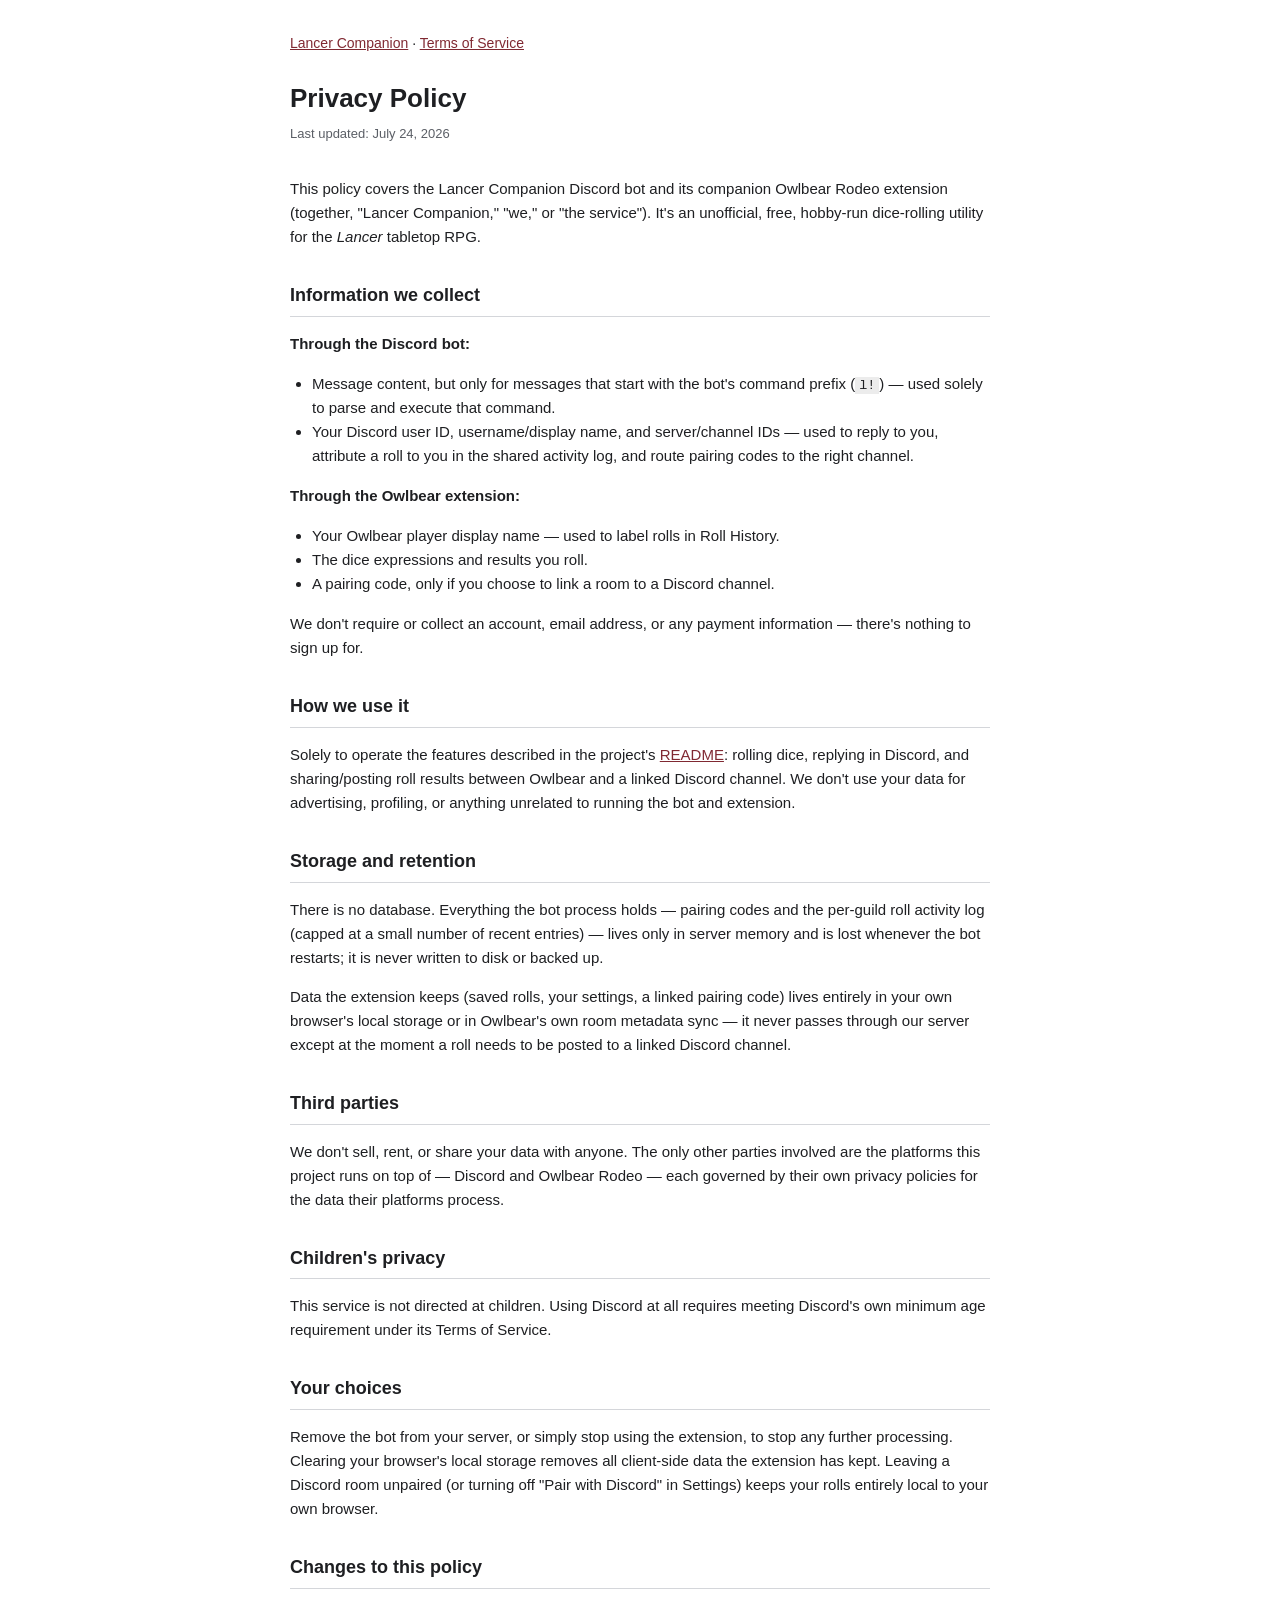
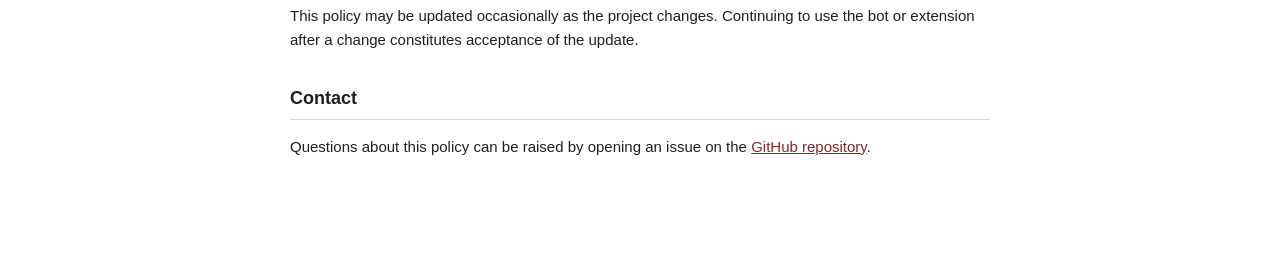
==== docs/privacy.html @ ccac4582 "readme update" ====
<!doctype html>
<html lang="en">
<head>
<meta charset="UTF-8" />
<meta name="viewport" content="width=device-width, initial-scale=1" />
<title>Privacy Policy — Lancer Companion</title>
<style>
  :root {
    color-scheme: light dark;
    --bg: #ffffff;
    --fg: #1e1f22;
    --muted: #5b5f66;
    --border: #d4d6da;
    --accent: #802932;
  }
  @media (prefers-color-scheme: dark) {
    :root {
      --bg: #1e1f22;
      --fg: #f2f3f5;
      --muted: #a6a9ae;
      --border: #3a3c40;
    }
  }
  * { box-sizing: border-box; }
  body {
    margin: 0;
    padding: 32px 20px 80px;
    background: var(--bg);
    color: var(--fg);
    font-family: -apple-system, "Segoe UI", Roboto, sans-serif;
    line-height: 1.6;
  }
  main {
    max-width: 700px;
    margin: 0 auto;
  }
  h1 {
    font-size: 26px;
    margin: 0 0 4px 0;
  }
  .updated {
    color: var(--muted);
    font-size: 13px;
    margin: 0 0 32px 0;
  }
  h2 {
    font-size: 18px;
    margin: 32px 0 8px 0;
    border-bottom: 1px solid var(--border);
    padding-bottom: 6px;
  }
  p, li {
    font-size: 15px;
  }
  ul {
    padding-left: 22px;
  }
  a {
    color: var(--accent);
  }
  .nav {
    font-size: 14px;
    margin-bottom: 24px;
  }
  code {
    font-family: Consolas, monospace;
    font-size: 0.9em;
    background: rgba(128, 128, 128, 0.15);
    padding: 1px 4px;
  }
</style>
</head>
<body>
<main>
  <div class="nav"><a href="https://github.com/thebiggestwoop/lancer-companion">Lancer Companion</a> · <a href="terms.html">Terms of Service</a></div>

  <h1>Privacy Policy</h1>
  <p class="updated">Last updated: July 24, 2026</p>

  <p>This policy covers the Lancer Companion Discord bot and its companion Owlbear Rodeo extension (together, "Lancer Companion," "we," or "the service"). It's an unofficial, free, hobby-run dice-rolling utility for the <em>Lancer</em> tabletop RPG.</p>

  <h2>Information we collect</h2>
  <p><strong>Through the Discord bot:</strong></p>
  <ul>
    <li>Message content, but only for messages that start with the bot's command prefix (<code>l!</code>) — used solely to parse and execute that command.</li>
    <li>Your Discord user ID, username/display name, and server/channel IDs — used to reply to you, attribute a roll to you in the shared activity log, and route pairing codes to the right channel.</li>
  </ul>
  <p><strong>Through the Owlbear extension:</strong></p>
  <ul>
    <li>Your Owlbear player display name — used to label rolls in Roll History.</li>
    <li>The dice expressions and results you roll.</li>
    <li>A pairing code, only if you choose to link a room to a Discord channel.</li>
  </ul>
  <p>We don't require or collect an account, email address, or any payment information — there's nothing to sign up for.</p>

  <h2>How we use it</h2>
  <p>Solely to operate the features described in the project's <a href="https://github.com/thebiggestwoop/lancer-companion">README</a>: rolling dice, replying in Discord, and sharing/posting roll results between Owlbear and a linked Discord channel. We don't use your data for advertising, profiling, or anything unrelated to running the bot and extension.</p>

  <h2>Storage and retention</h2>
  <p>There is no database. Everything the bot process holds — pairing codes and the per-guild roll activity log (capped at a small number of recent entries) — lives only in server memory and is lost whenever the bot restarts; it is never written to disk or backed up.</p>
  <p>Data the extension keeps (saved rolls, your settings, a linked pairing code) lives entirely in your own browser's local storage or in Owlbear's own room metadata sync — it never passes through our server except at the moment a roll needs to be posted to a linked Discord channel.</p>

  <h2>Third parties</h2>
  <p>We don't sell, rent, or share your data with anyone. The only other parties involved are the platforms this project runs on top of — Discord and Owlbear Rodeo — each governed by their own privacy policies for the data their platforms process.</p>

  <h2>Children's privacy</h2>
  <p>This service is not directed at children. Using Discord at all requires meeting Discord's own minimum age requirement under its Terms of Service.</p>

  <h2>Your choices</h2>
  <p>Remove the bot from your server, or simply stop using the extension, to stop any further processing. Clearing your browser's local storage removes all client-side data the extension has kept. Leaving a Discord room unpaired (or turning off "Pair with Discord" in Settings) keeps your rolls entirely local to your own browser.</p>

  <h2>Changes to this policy</h2>
  <p>This policy may be updated occasionally as the project changes. Continuing to use the bot or extension after a change constitutes acceptance of the update.</p>

  <h2>Contact</h2>
  <p>Questions about this policy can be raised by opening an issue on the <a href="https://github.com/thebiggestwoop/lancer-companion">GitHub repository</a>.</p>
</main>
</body>
</html>
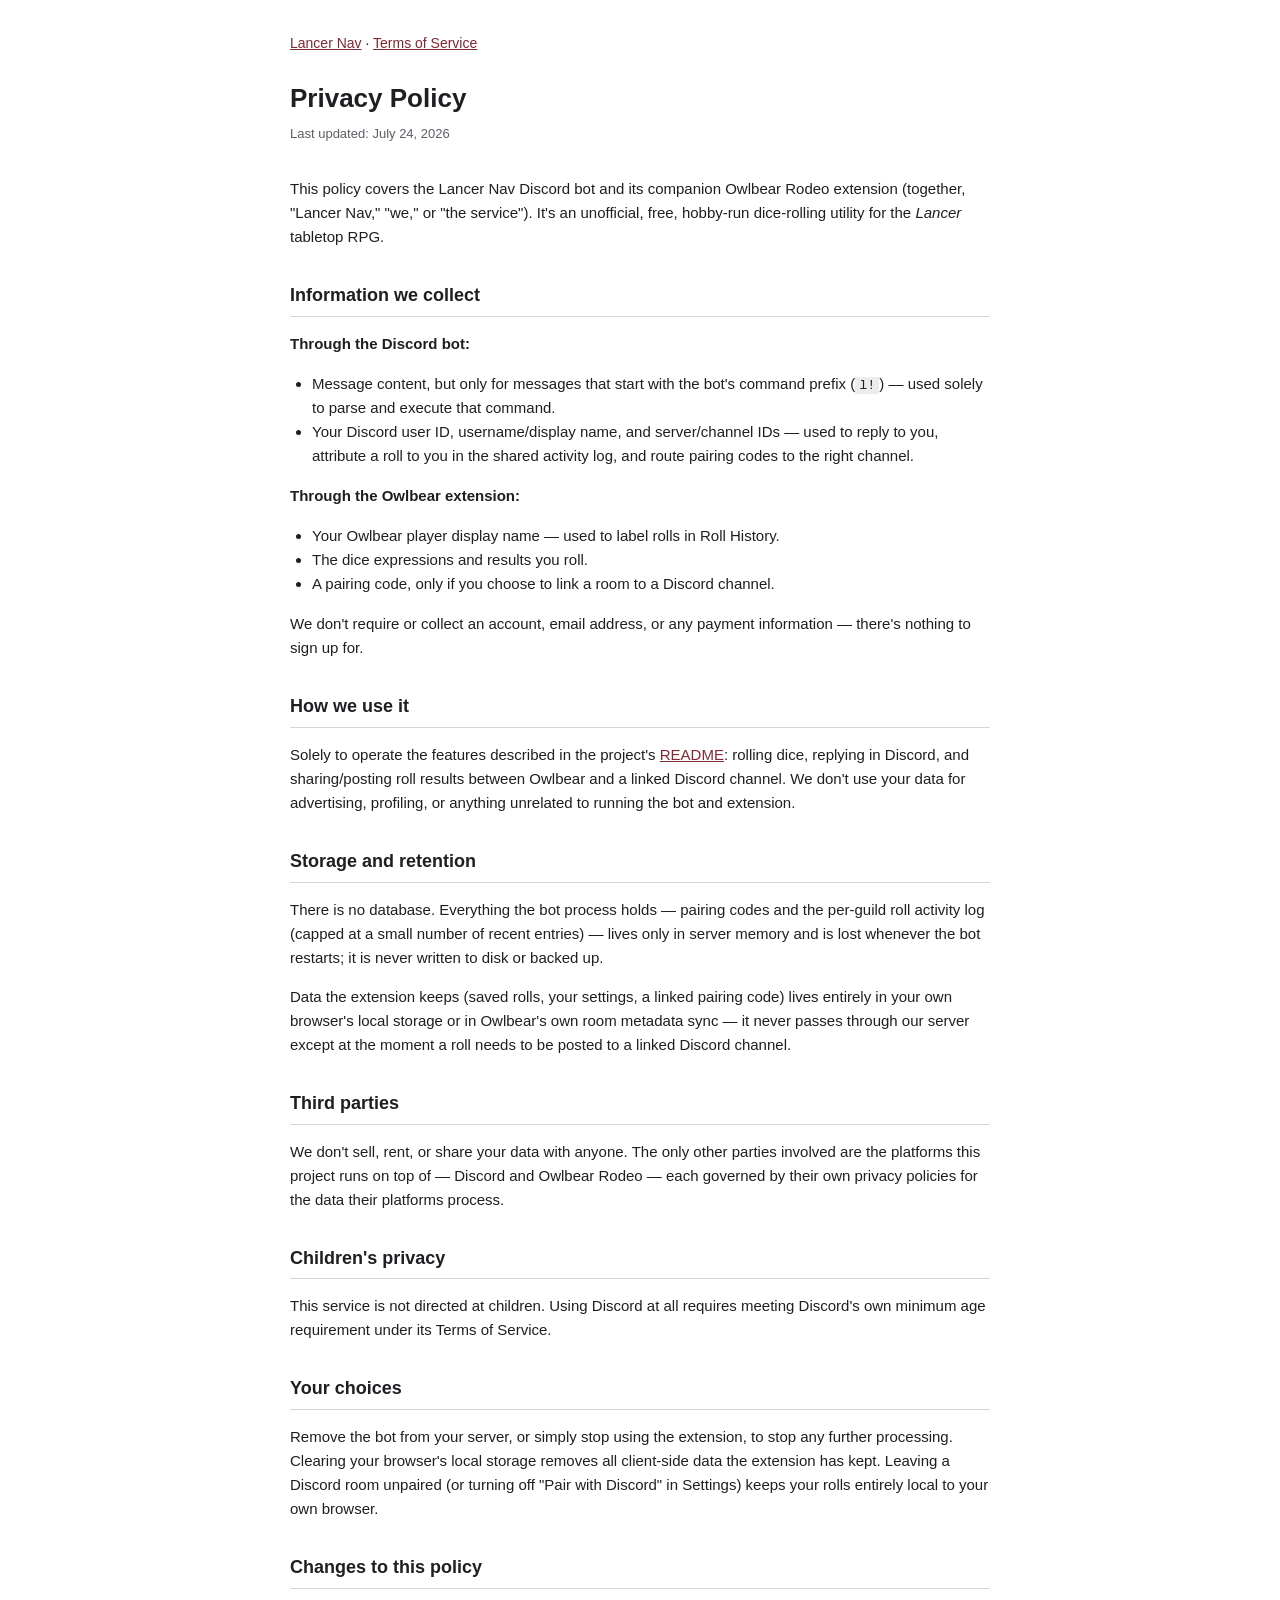
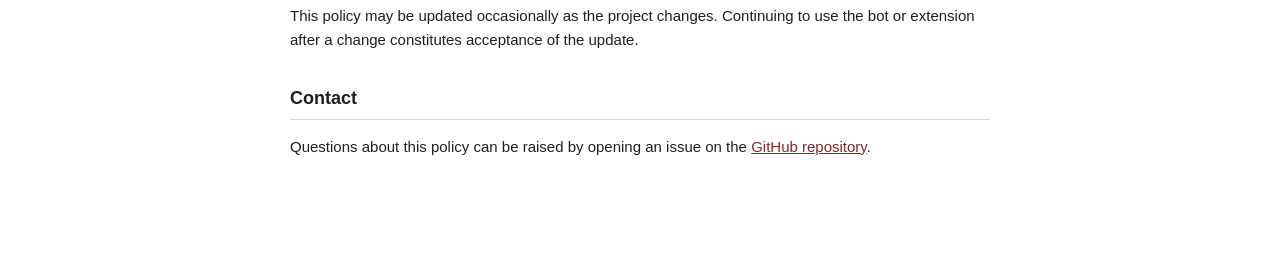
==== commit 8cc63199: "rename to Lancer Nav" ====
--- a/docs/privacy.html
+++ b/docs/privacy.html
@@ -3,7 +3,7 @@
 <head>
 <meta charset="UTF-8" />
 <meta name="viewport" content="width=device-width, initial-scale=1" />
-<title>Privacy Policy — Lancer Companion</title>
+<title>Privacy Policy — Lancer Nav</title>
 <style>
   :root {
     color-scheme: light dark;
@@ -72,12 +72,12 @@
 </head>
 <body>
 <main>
-  <div class="nav"><a href="https://github.com/thebiggestwoop/lancer-companion">Lancer Companion</a> · <a href="terms.html">Terms of Service</a></div>
+  <div class="nav"><a href="https://github.com/thebiggestwoop/lancer-companion">Lancer Nav</a> · <a href="terms.html">Terms of Service</a></div>
 
   <h1>Privacy Policy</h1>
   <p class="updated">Last updated: July 24, 2026</p>
 
-  <p>This policy covers the Lancer Companion Discord bot and its companion Owlbear Rodeo extension (together, "Lancer Companion," "we," or "the service"). It's an unofficial, free, hobby-run dice-rolling utility for the <em>Lancer</em> tabletop RPG.</p>
+  <p>This policy covers the Lancer Nav Discord bot and its companion Owlbear Rodeo extension (together, "Lancer Nav," "we," or "the service"). It's an unofficial, free, hobby-run dice-rolling utility for the <em>Lancer</em> tabletop RPG.</p>
 
   <h2>Information we collect</h2>
   <p><strong>Through the Discord bot:</strong></p>
